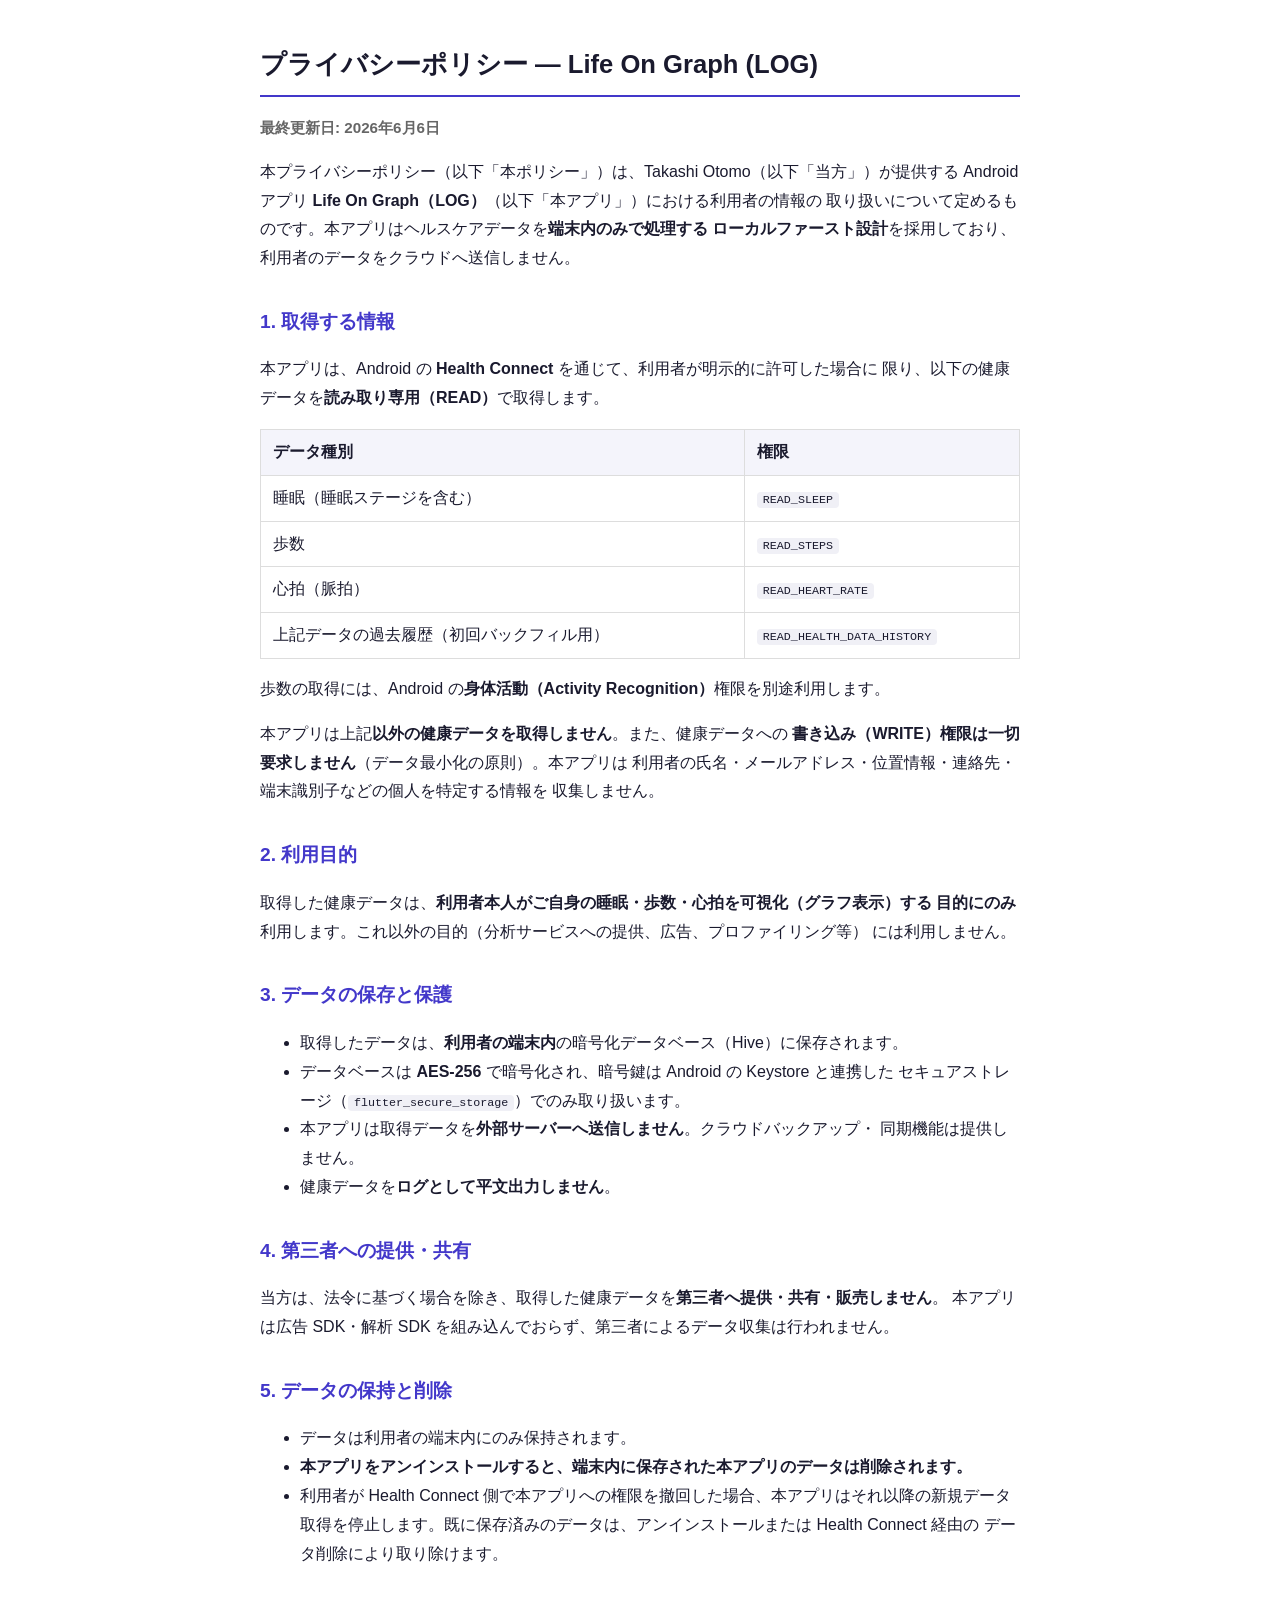
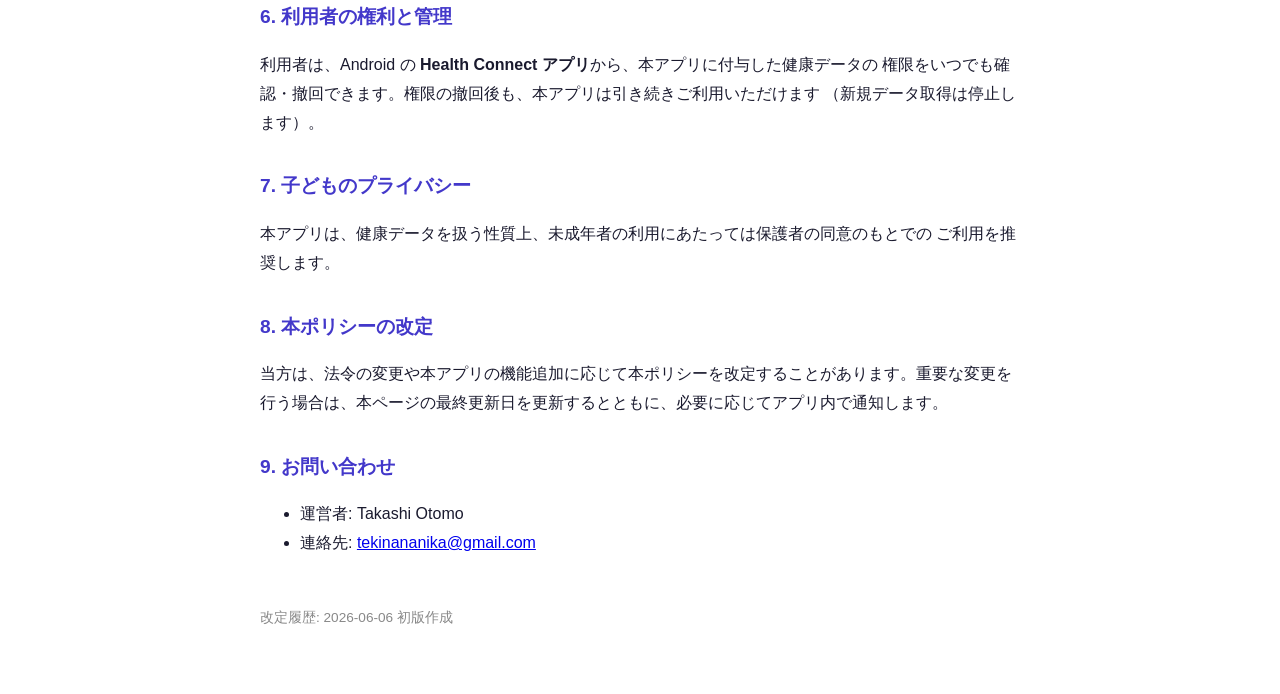
==== docs/privacy-policy.html @ e97e0cf1 "docs: プライバシーポリシー作成 (#43) - アプリの実データ取扱いに厳密整合: 睡眠/歩数/心拍 READ + 履歴権限のみ取得、   WRITE 非要求、端末内 AES-256 暗号化、ク" ====
<!DOCTYPE html>
<html lang="ja">
<head>
  <meta charset="utf-8" />
  <meta name="viewport" content="width=device-width, initial-scale=1" />
  <meta name="robots" content="index, follow" />
  <title>プライバシーポリシー — Life On Graph (LOG)</title>
  <style>
    :root { color-scheme: light dark; }
    body {
      font-family: -apple-system, "Hiragino Kaku Gothic ProN", "Noto Sans JP",
        sans-serif;
      line-height: 1.8;
      max-width: 760px;
      margin: 0 auto;
      padding: 24px 20px 64px;
      color: #1a1a2e;
      background: #fff;
    }
    @media (prefers-color-scheme: dark) {
      body { color: #e6e6f0; background: #15151f; }
      th { background: #232333 !important; }
      td, th { border-color: #333346 !important; }
      code { background: #232333 !important; }
    }
    h1 { font-size: 1.6rem; border-bottom: 2px solid #4338ca; padding-bottom: 8px; }
    h2 { font-size: 1.2rem; margin-top: 2rem; color: #4338ca; }
    table { border-collapse: collapse; width: 100%; margin: 12px 0; }
    th, td { border: 1px solid #ddd; padding: 8px 12px; text-align: left; }
    th { background: #f4f4fb; }
    code { background: #f0f0f6; padding: 1px 6px; border-radius: 4px; font-size: 0.9em; }
    .updated { color: #666; font-size: 0.95rem; }
    footer { margin-top: 3rem; font-size: 0.85rem; color: #888; }
  </style>
</head>
<body>
  <h1>プライバシーポリシー — Life On Graph (LOG)</h1>
  <p class="updated"><strong>最終更新日: 2026年6月6日</strong></p>

  <p>
    本プライバシーポリシー（以下「本ポリシー」）は、Takashi Otomo（以下「当方」）が提供する
    Android アプリ <strong>Life On Graph（LOG）</strong>（以下「本アプリ」）における利用者の情報の
    取り扱いについて定めるものです。本アプリはヘルスケアデータを<strong>端末内のみで処理する
    ローカルファースト設計</strong>を採用しており、利用者のデータをクラウドへ送信しません。
  </p>

  <h2>1. 取得する情報</h2>
  <p>
    本アプリは、Android の <strong>Health Connect</strong> を通じて、利用者が明示的に許可した場合に
    限り、以下の健康データを<strong>読み取り専用（READ）</strong>で取得します。
  </p>
  <table>
    <tr><th>データ種別</th><th>権限</th></tr>
    <tr><td>睡眠（睡眠ステージを含む）</td><td><code>READ_SLEEP</code></td></tr>
    <tr><td>歩数</td><td><code>READ_STEPS</code></td></tr>
    <tr><td>心拍（脈拍）</td><td><code>READ_HEART_RATE</code></td></tr>
    <tr><td>上記データの過去履歴（初回バックフィル用）</td><td><code>READ_HEALTH_DATA_HISTORY</code></td></tr>
  </table>
  <p>歩数の取得には、Android の<strong>身体活動（Activity Recognition）</strong>権限を別途利用します。</p>
  <p>
    本アプリは上記<strong>以外の健康データを取得しません</strong>。また、健康データへの
    <strong>書き込み（WRITE）権限は一切要求しません</strong>（データ最小化の原則）。本アプリは
    利用者の氏名・メールアドレス・位置情報・連絡先・端末識別子などの個人を特定する情報を
    収集しません。
  </p>

  <h2>2. 利用目的</h2>
  <p>
    取得した健康データは、<strong>利用者本人がご自身の睡眠・歩数・心拍を可視化（グラフ表示）する
    目的にのみ</strong>利用します。これ以外の目的（分析サービスへの提供、広告、プロファイリング等）
    には利用しません。
  </p>

  <h2>3. データの保存と保護</h2>
  <ul>
    <li>取得したデータは、<strong>利用者の端末内</strong>の暗号化データベース（Hive）に保存されます。</li>
    <li>データベースは <strong>AES-256</strong> で暗号化され、暗号鍵は Android の Keystore と連携した
      セキュアストレージ（<code>flutter_secure_storage</code>）でのみ取り扱います。</li>
    <li>本アプリは取得データを<strong>外部サーバーへ送信しません</strong>。クラウドバックアップ・
      同期機能は提供しません。</li>
    <li>健康データを<strong>ログとして平文出力しません</strong>。</li>
  </ul>

  <h2>4. 第三者への提供・共有</h2>
  <p>
    当方は、法令に基づく場合を除き、取得した健康データを<strong>第三者へ提供・共有・販売しません</strong>。
    本アプリは広告 SDK・解析 SDK を組み込んでおらず、第三者によるデータ収集は行われません。
  </p>

  <h2>5. データの保持と削除</h2>
  <ul>
    <li>データは利用者の端末内にのみ保持されます。</li>
    <li><strong>本アプリをアンインストールすると、端末内に保存された本アプリのデータは削除されます。</strong></li>
    <li>利用者が Health Connect 側で本アプリへの権限を撤回した場合、本アプリはそれ以降の新規データ
      取得を停止します。既に保存済みのデータは、アンインストールまたは Health Connect 経由の
      データ削除により取り除けます。</li>
  </ul>

  <h2>6. 利用者の権利と管理</h2>
  <p>
    利用者は、Android の <strong>Health Connect アプリ</strong>から、本アプリに付与した健康データの
    権限をいつでも確認・撤回できます。権限の撤回後も、本アプリは引き続きご利用いただけます
    （新規データ取得は停止します）。
  </p>

  <h2>7. 子どものプライバシー</h2>
  <p>
    本アプリは、健康データを扱う性質上、未成年者の利用にあたっては保護者の同意のもとでの
    ご利用を推奨します。
  </p>

  <h2>8. 本ポリシーの改定</h2>
  <p>
    当方は、法令の変更や本アプリの機能追加に応じて本ポリシーを改定することがあります。重要な変更を
    行う場合は、本ページの最終更新日を更新するとともに、必要に応じてアプリ内で通知します。
  </p>

  <h2>9. お問い合わせ</h2>
  <ul>
    <li>運営者: Takashi Otomo</li>
    <li>連絡先: <a href="mailto:tekinananika@gmail.com">tekinananika@gmail.com</a></li>
  </ul>

  <footer>
    改定履歴: 2026-06-06 初版作成
  </footer>
</body>
</html>
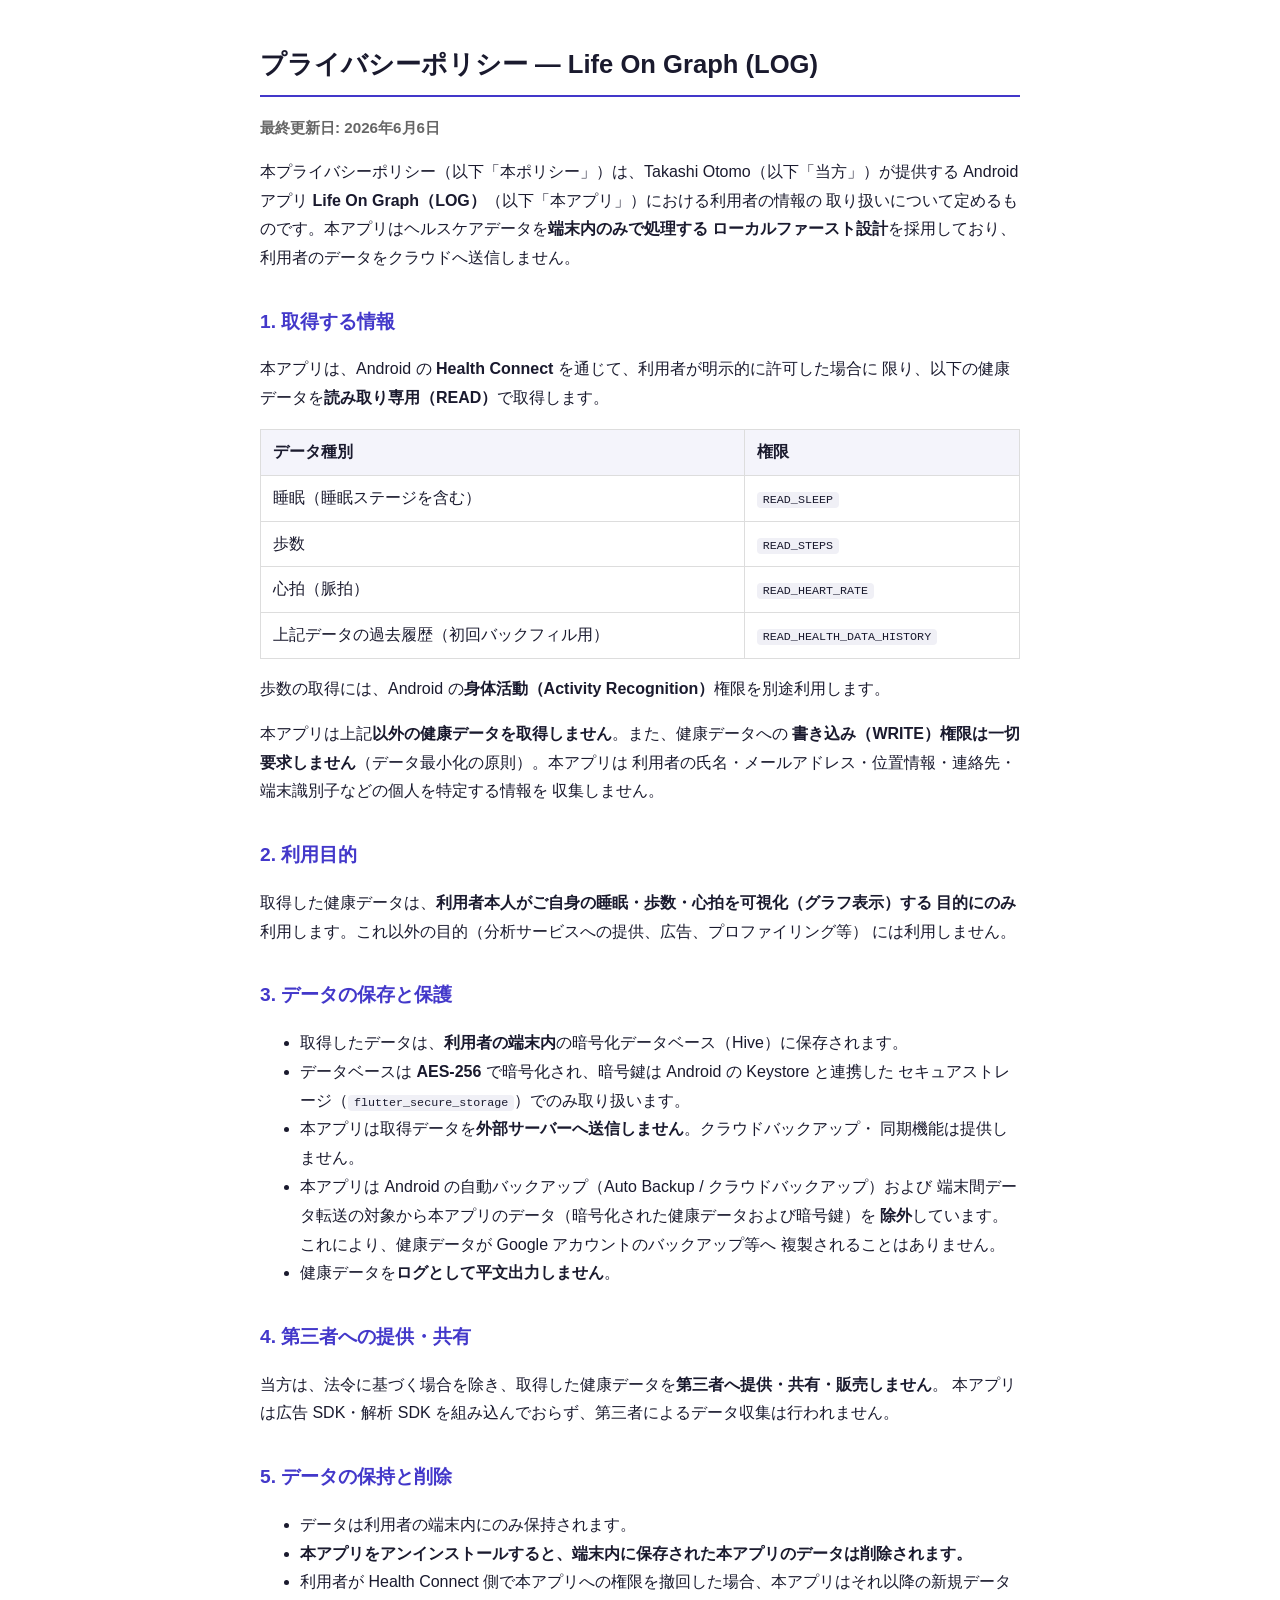
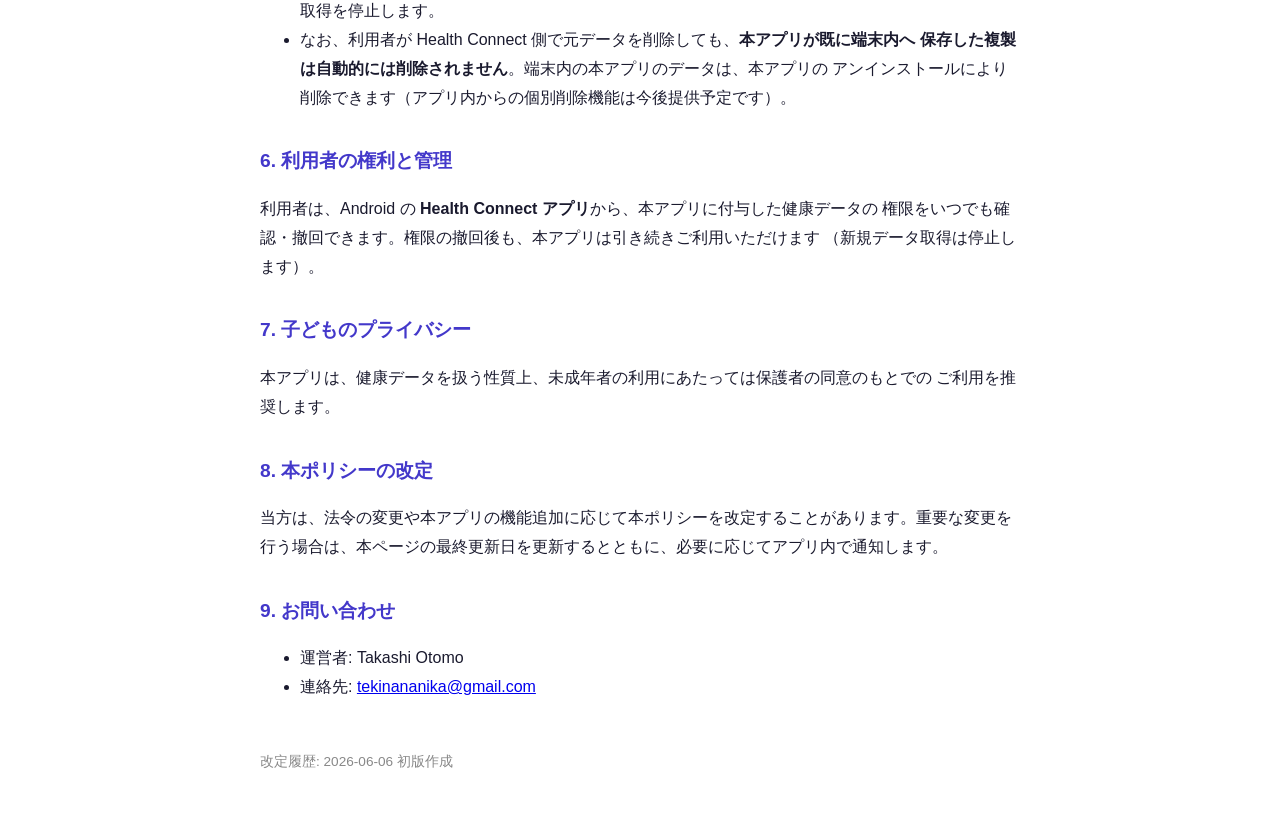
==== commit 92fc190e: "fix: #43 codex P1 対応 (ポリシーと実挙動の整合) - P1-2: Android 自動バックアップを完全無効化し「端末内にのみ保持」を保証   - android:allowBac" ====
--- a/docs/privacy-policy.html
+++ b/docs/privacy-policy.html
@@ -78,6 +78,10 @@
       セキュアストレージ（<code>flutter_secure_storage</code>）でのみ取り扱います。</li>
     <li>本アプリは取得データを<strong>外部サーバーへ送信しません</strong>。クラウドバックアップ・
       同期機能は提供しません。</li>
+    <li>本アプリは Android の自動バックアップ（Auto Backup / クラウドバックアップ）および
+      端末間データ転送の対象から本アプリのデータ（暗号化された健康データおよび暗号鍵）を
+      <strong>除外</strong>しています。これにより、健康データが Google アカウントのバックアップ等へ
+      複製されることはありません。</li>
     <li>健康データを<strong>ログとして平文出力しません</strong>。</li>
   </ul>
 
@@ -92,8 +96,10 @@
     <li>データは利用者の端末内にのみ保持されます。</li>
     <li><strong>本アプリをアンインストールすると、端末内に保存された本アプリのデータは削除されます。</strong></li>
     <li>利用者が Health Connect 側で本アプリへの権限を撤回した場合、本アプリはそれ以降の新規データ
-      取得を停止します。既に保存済みのデータは、アンインストールまたは Health Connect 経由の
-      データ削除により取り除けます。</li>
+      取得を停止します。</li>
+    <li>なお、利用者が Health Connect 側で元データを削除しても、<strong>本アプリが既に端末内へ
+      保存した複製は自動的には削除されません</strong>。端末内の本アプリのデータは、本アプリの
+      アンインストールにより削除できます（アプリ内からの個別削除機能は今後提供予定です）。</li>
   </ul>
 
   <h2>6. 利用者の権利と管理</h2>
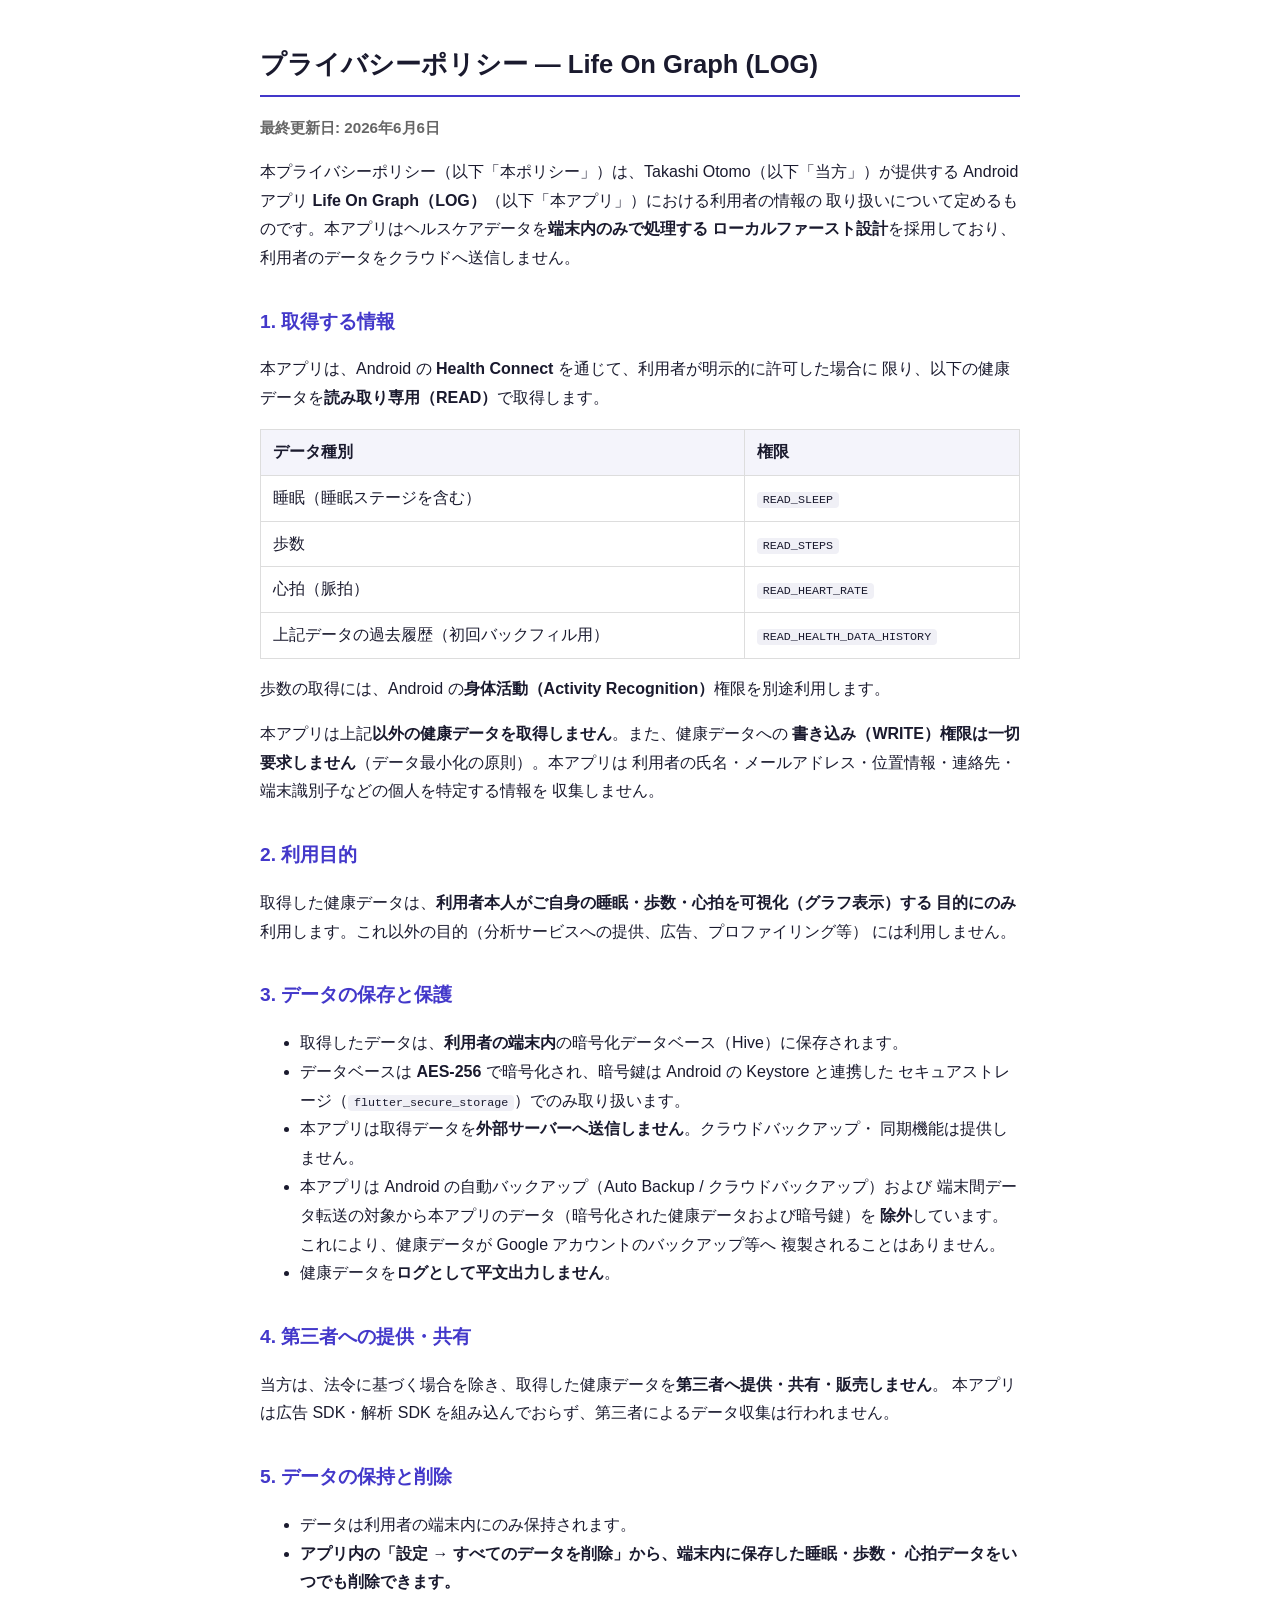
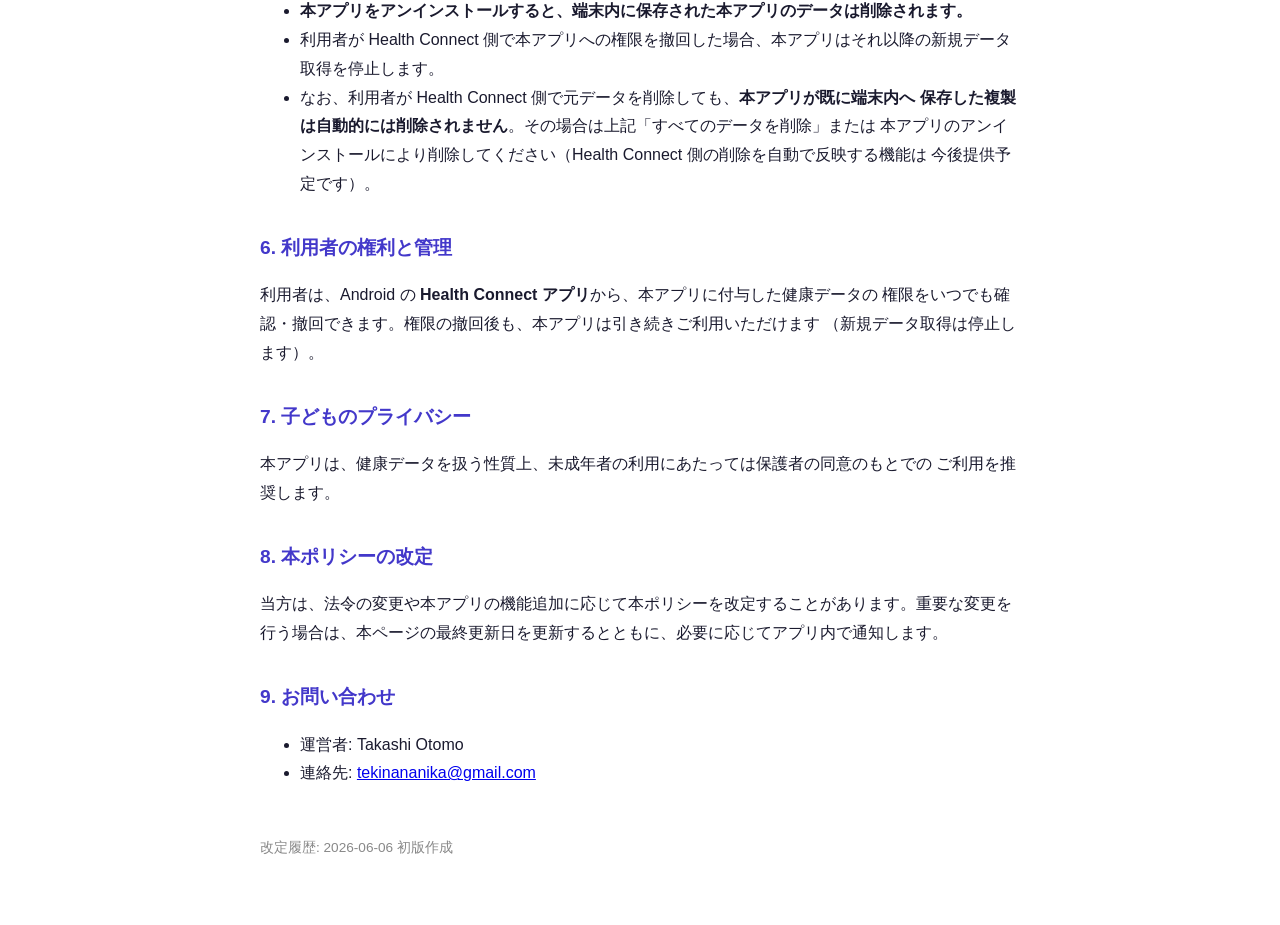
==== commit e810795a: "fix: コンプライアンス資料 codex P1 対応 (削除記述・権限正確化) - プライバシーポリシー(md/html)の削除記述を更新: アプリ内「設定→すべてのデータを削除」   (#69 実" ====
--- a/docs/privacy-policy.html
+++ b/docs/privacy-policy.html
@@ -94,12 +94,15 @@
   <h2>5. データの保持と削除</h2>
   <ul>
     <li>データは利用者の端末内にのみ保持されます。</li>
+    <li><strong>アプリ内の「設定 → すべてのデータを削除」から、端末内に保存した睡眠・歩数・
+      心拍データをいつでも削除できます。</strong></li>
     <li><strong>本アプリをアンインストールすると、端末内に保存された本アプリのデータは削除されます。</strong></li>
     <li>利用者が Health Connect 側で本アプリへの権限を撤回した場合、本アプリはそれ以降の新規データ
       取得を停止します。</li>
     <li>なお、利用者が Health Connect 側で元データを削除しても、<strong>本アプリが既に端末内へ
-      保存した複製は自動的には削除されません</strong>。端末内の本アプリのデータは、本アプリの
-      アンインストールにより削除できます（アプリ内からの個別削除機能は今後提供予定です）。</li>
+      保存した複製は自動的には削除されません</strong>。その場合は上記「すべてのデータを削除」または
+      本アプリのアンインストールにより削除してください（Health Connect 側の削除を自動で反映する機能は
+      今後提供予定です）。</li>
   </ul>
 
   <h2>6. 利用者の権利と管理</h2>
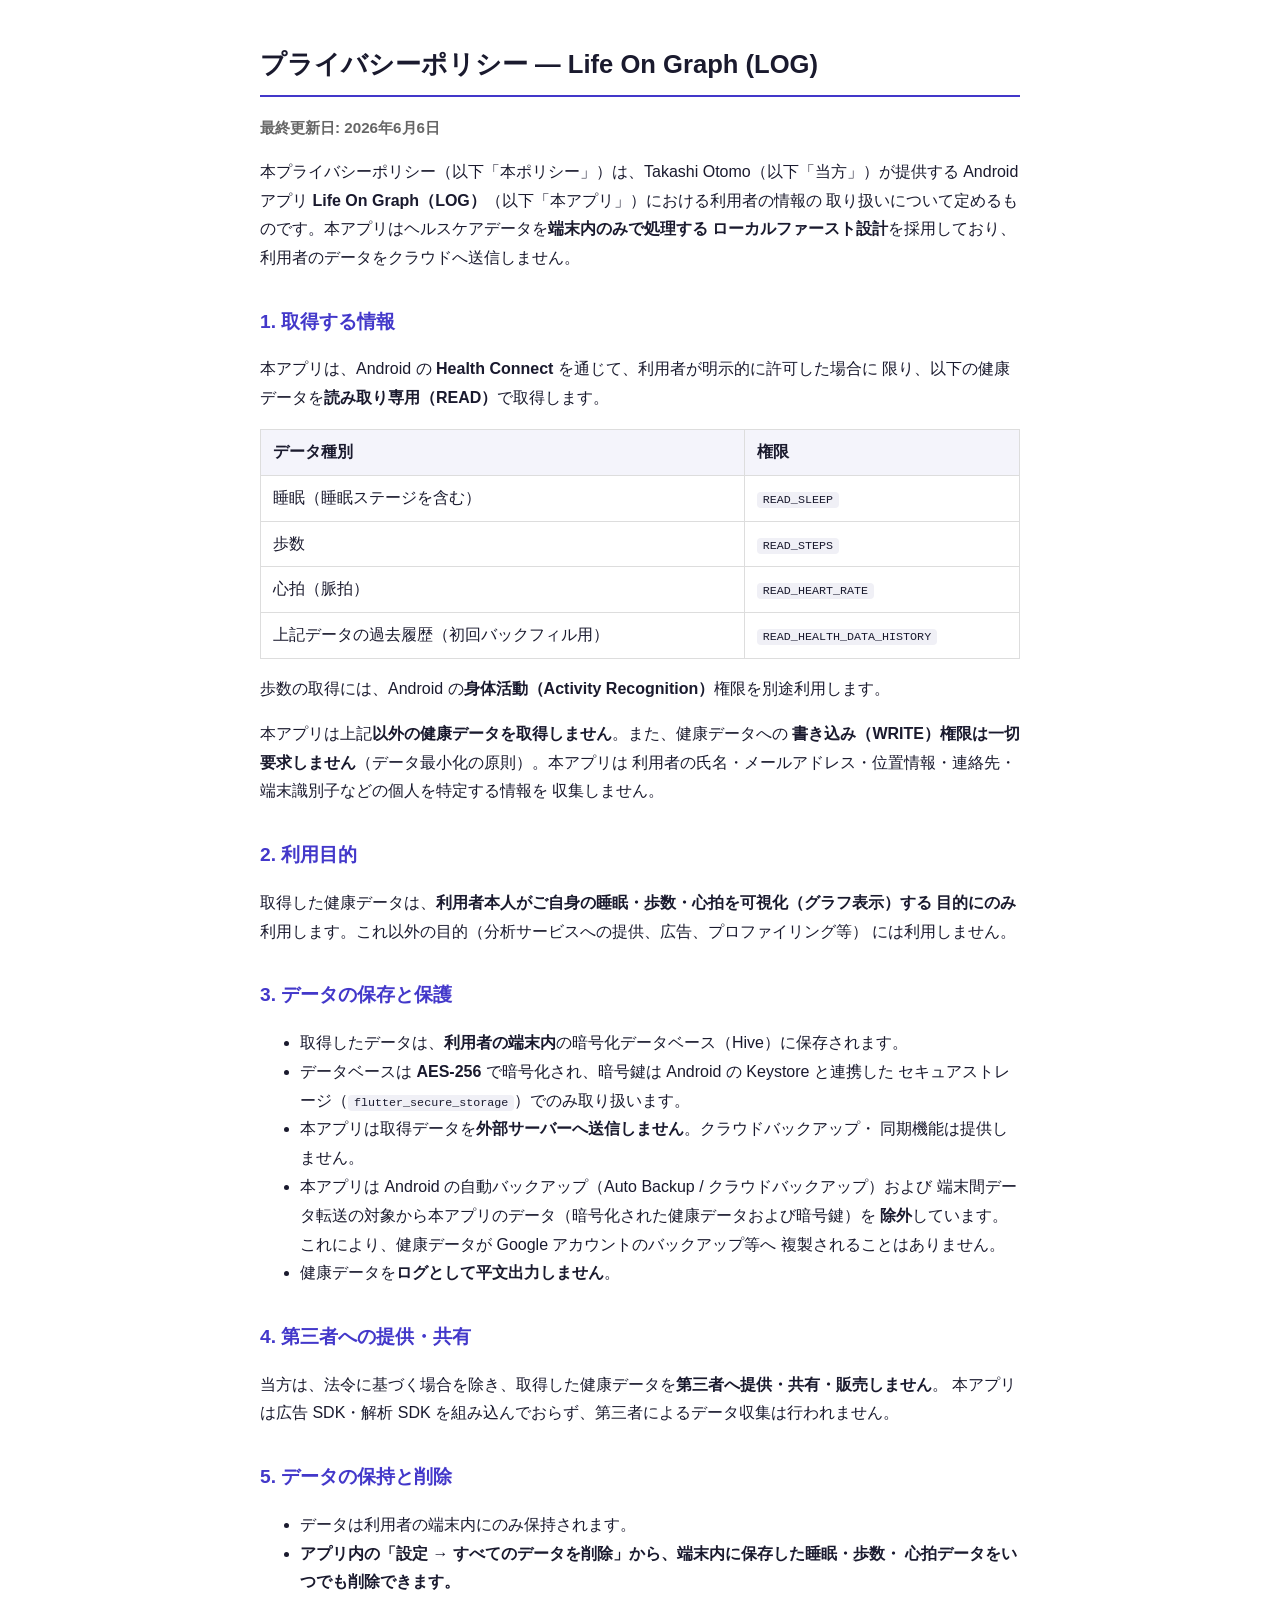
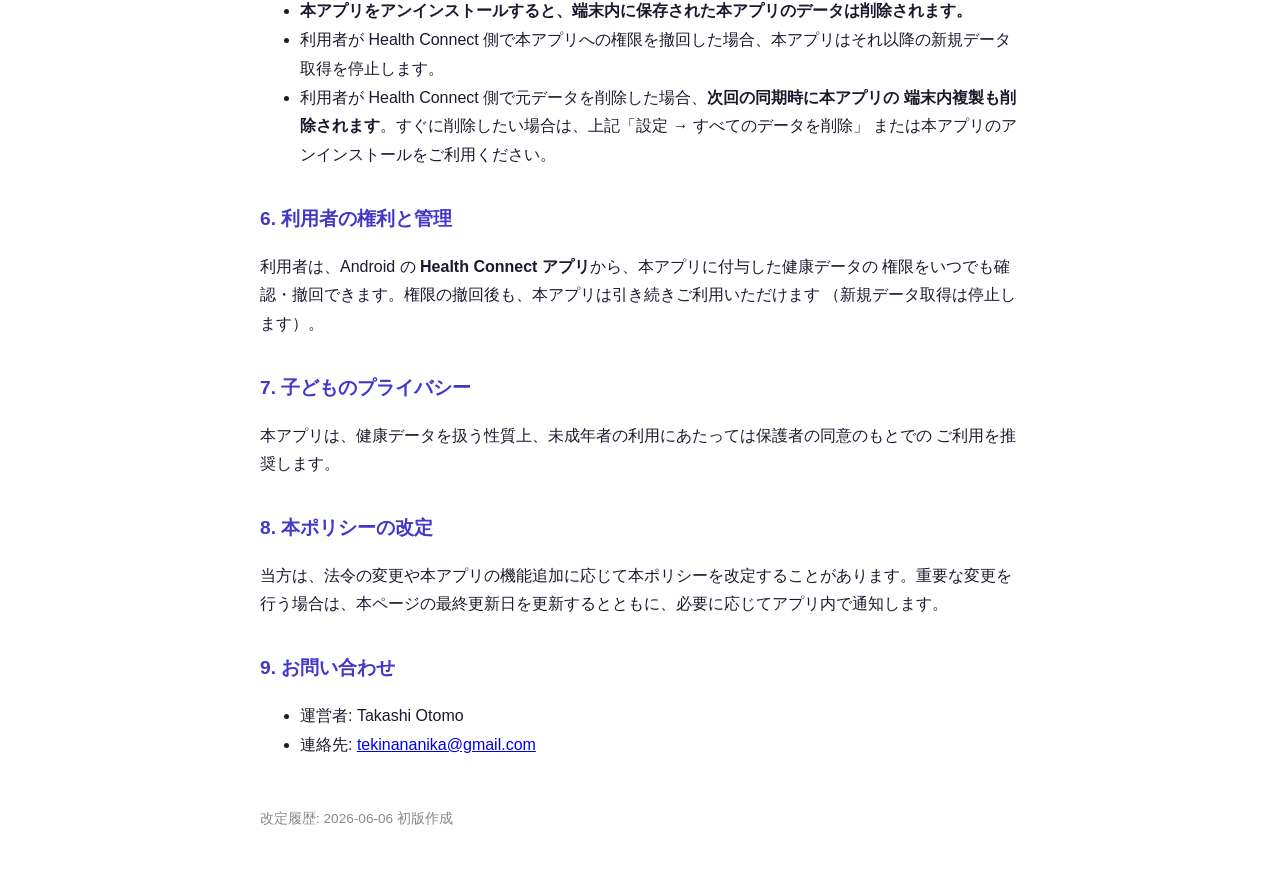
==== commit 18176a4b: "docs: 削除反映(#64)実装に合わせポリシー/文書を更新 - プライバシーポリシー(md/html): HC 側で元データを削除した場合、次回同期で   ローカル複製も削除される旨に更新(『今後" ====
--- a/docs/privacy-policy.html
+++ b/docs/privacy-policy.html
@@ -99,10 +99,9 @@
     <li><strong>本アプリをアンインストールすると、端末内に保存された本アプリのデータは削除されます。</strong></li>
     <li>利用者が Health Connect 側で本アプリへの権限を撤回した場合、本アプリはそれ以降の新規データ
       取得を停止します。</li>
-    <li>なお、利用者が Health Connect 側で元データを削除しても、<strong>本アプリが既に端末内へ
-      保存した複製は自動的には削除されません</strong>。その場合は上記「すべてのデータを削除」または
-      本アプリのアンインストールにより削除してください（Health Connect 側の削除を自動で反映する機能は
-      今後提供予定です）。</li>
+    <li>利用者が Health Connect 側で元データを削除した場合、<strong>次回の同期時に本アプリの
+      端末内複製も削除されます</strong>。すぐに削除したい場合は、上記「設定 → すべてのデータを削除」
+      または本アプリのアンインストールをご利用ください。</li>
   </ul>
 
   <h2>6. 利用者の権利と管理</h2>
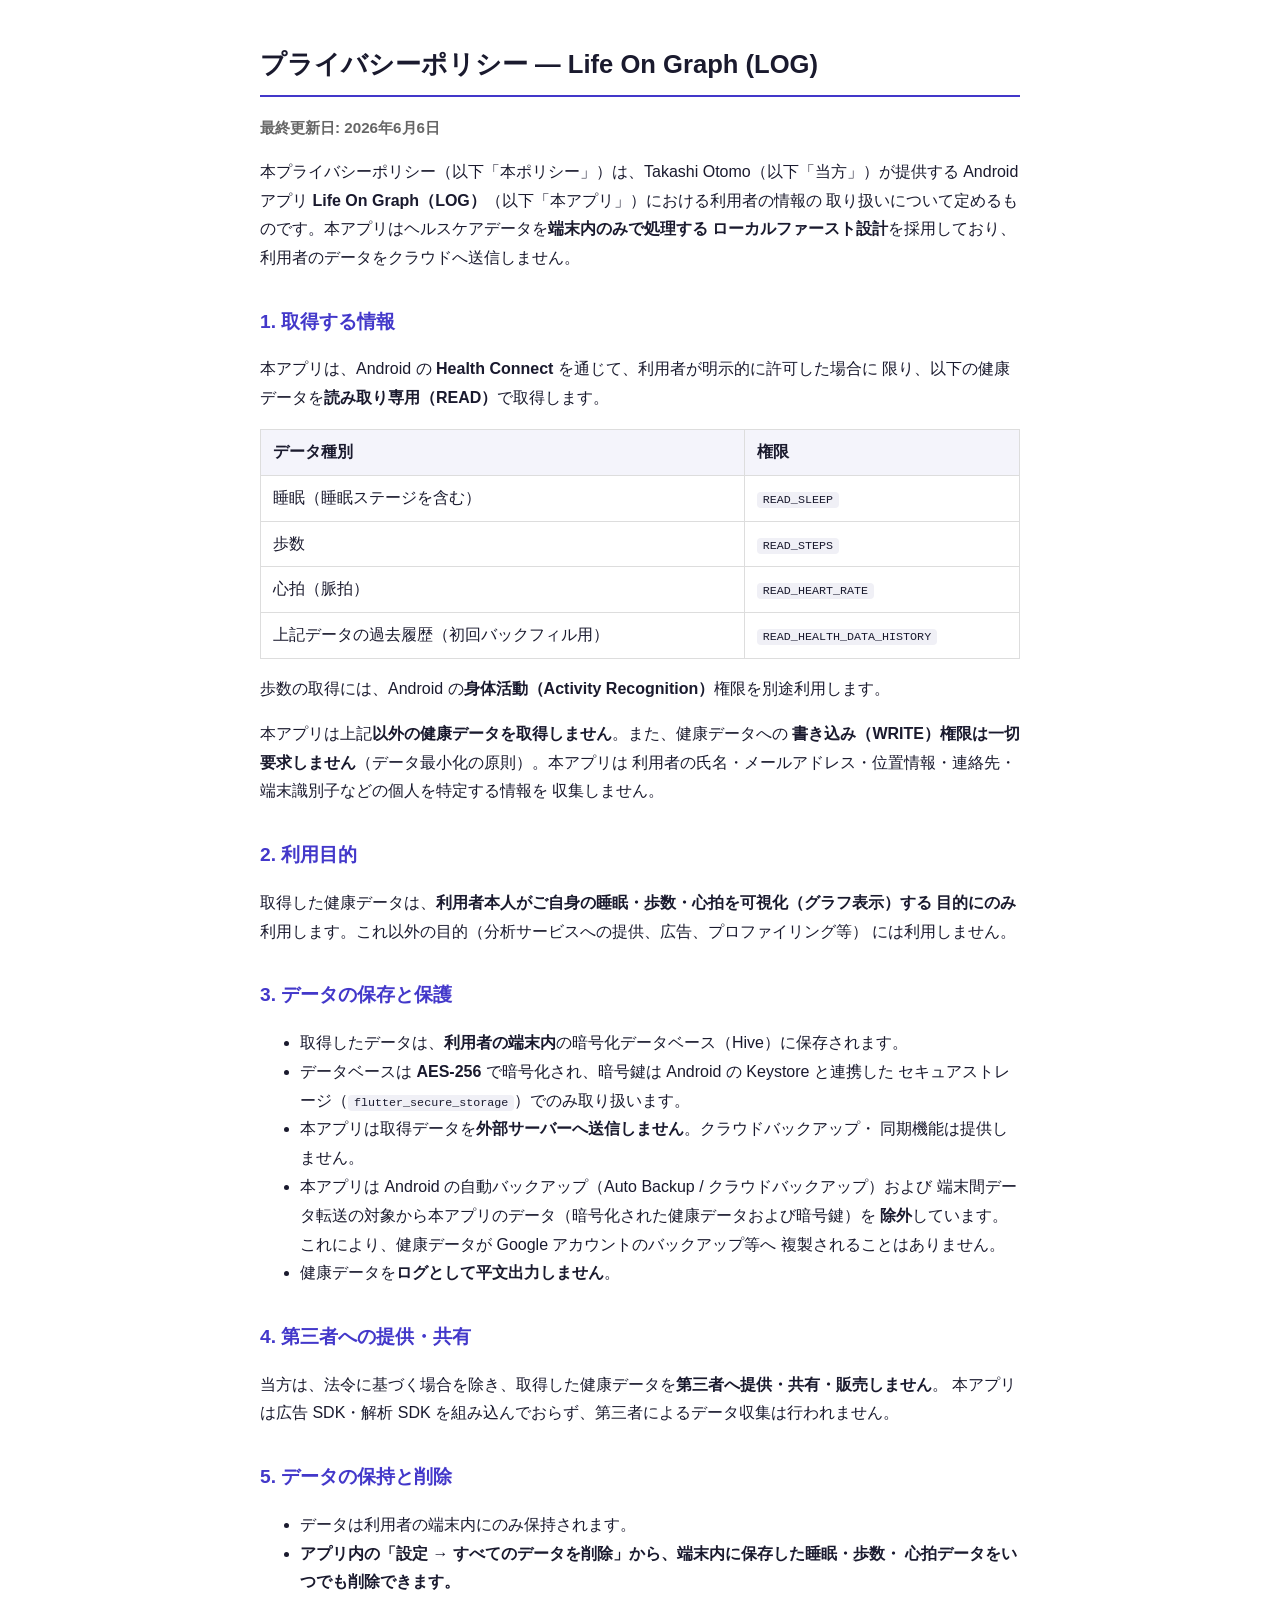
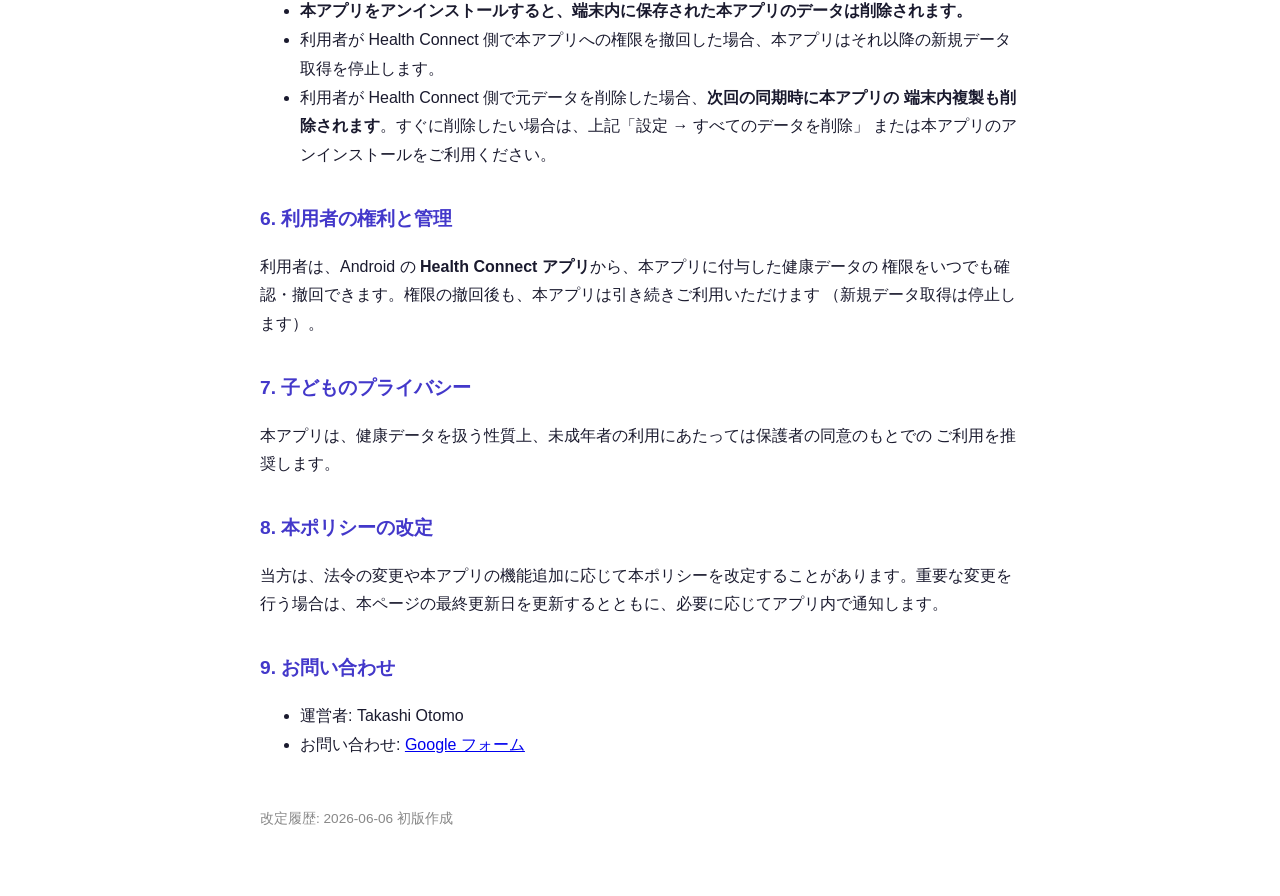
==== commit 3dd97731: "feat: お問い合わせ先をメールから Google フォームへ変更 - AppConstants: contactEmail を contactUrl (Google フォーム) に置換 - 設定の" ====
--- a/docs/privacy-policy.html
+++ b/docs/privacy-policy.html
@@ -126,7 +126,7 @@
   <h2>9. お問い合わせ</h2>
   <ul>
     <li>運営者: Takashi Otomo</li>
-    <li>連絡先: <a href="mailto:tekinananika@gmail.com">tekinananika@gmail.com</a></li>
+    <li>お問い合わせ: <a href="https://forms.gle/TQSUCq7ERuMLn6jB8">Google フォーム</a></li>
   </ul>
 
   <footer>
